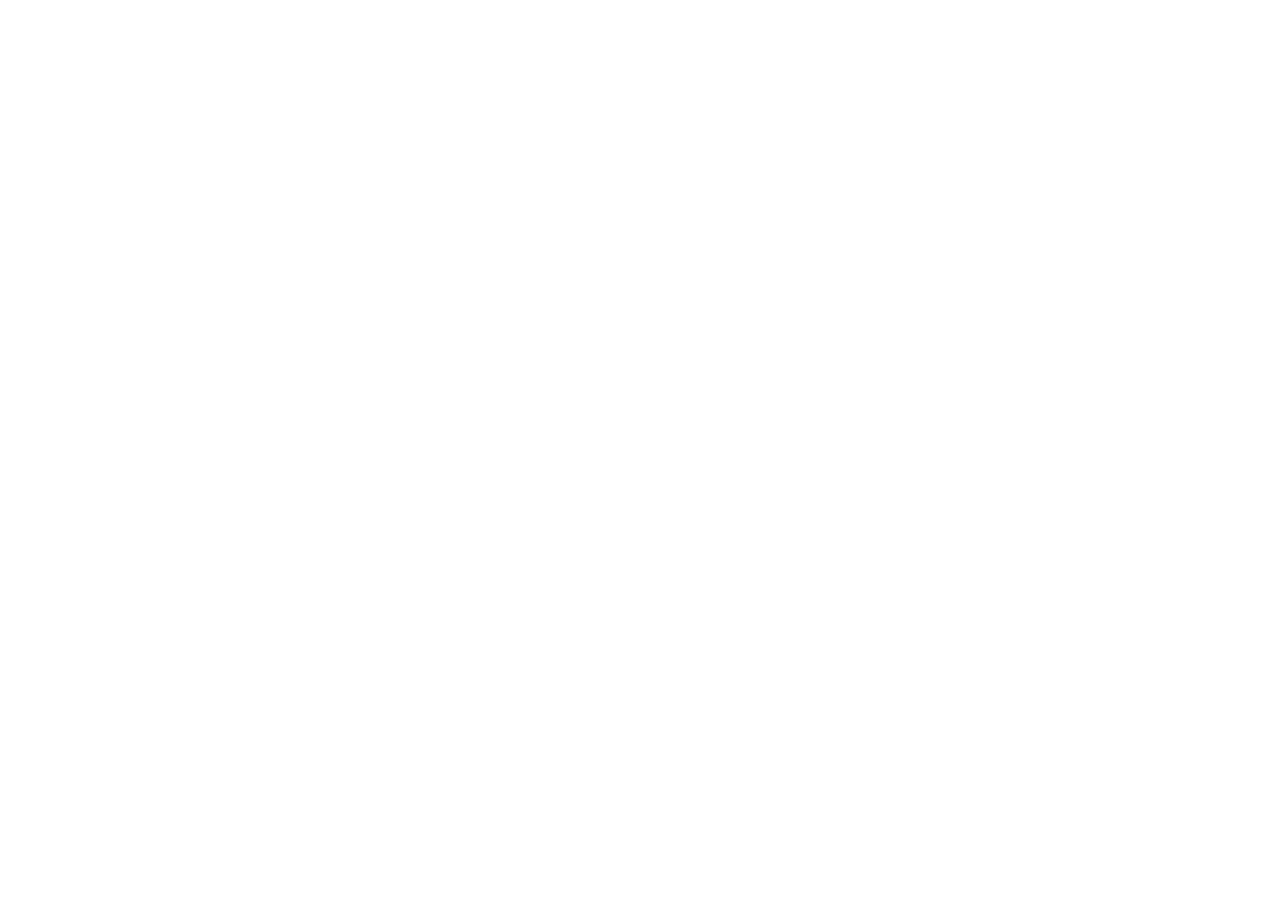
==== index.html @ df59393d "modifiche" ====
<!doctype html>
<html lang="en">

<head>
    <meta charset="utf-8">
    <meta name="viewport" content="width=device-width, initial-scale=1">
    <title>Bootstrap demo</title>
    <link href="https://cdn.jsdelivr.net/npm/bootstrap@5.3.3/dist/css/bootstrap.min.css" rel="stylesheet"
        integrity="sha384-QWTKZyjpPEjISv5WaRU9OFeRpok6YctnYmDr5pNlyT2bRjXh0JMhjY6hW+ALEwIH" crossorigin="anonymous">
</head>

<body>
    















    <script src="https://cdn.jsdelivr.net/npm/@popperjs/core@2.11.8/dist/umd/popper.min.js"
        integrity="sha384-I7E8VVD/ismYTF4hNIPjVp/Zjvgyol6VFvRkX/vR+Vc4jQkC+hVqc2pM8ODewa9r"
        crossorigin="anonymous"></script>
    <script src="https://cdn.jsdelivr.net/npm/bootstrap@5.3.3/dist/js/bootstrap.min.js"
        integrity="sha384-0pUGZvbkm6XF6gxjEnlmuGrJXVbNuzT9qBBavbLwCsOGabYfZo0T0to5eqruptLy"
        crossorigin="anonymous"></script>
    <script src="https://cdn.jsdelivr.net/npm/bootstrap@5.3.3/dist/js/bootstrap.bundle.min.js"
        integrity="sha384-YvpcrYf0tY3lHB60NNkmXc5s9fDVZLESaAA55NDzOxhy9GkcIdslK1eN7N6jIeHz"
        crossorigin="anonymous"></script>
</body>

</html>
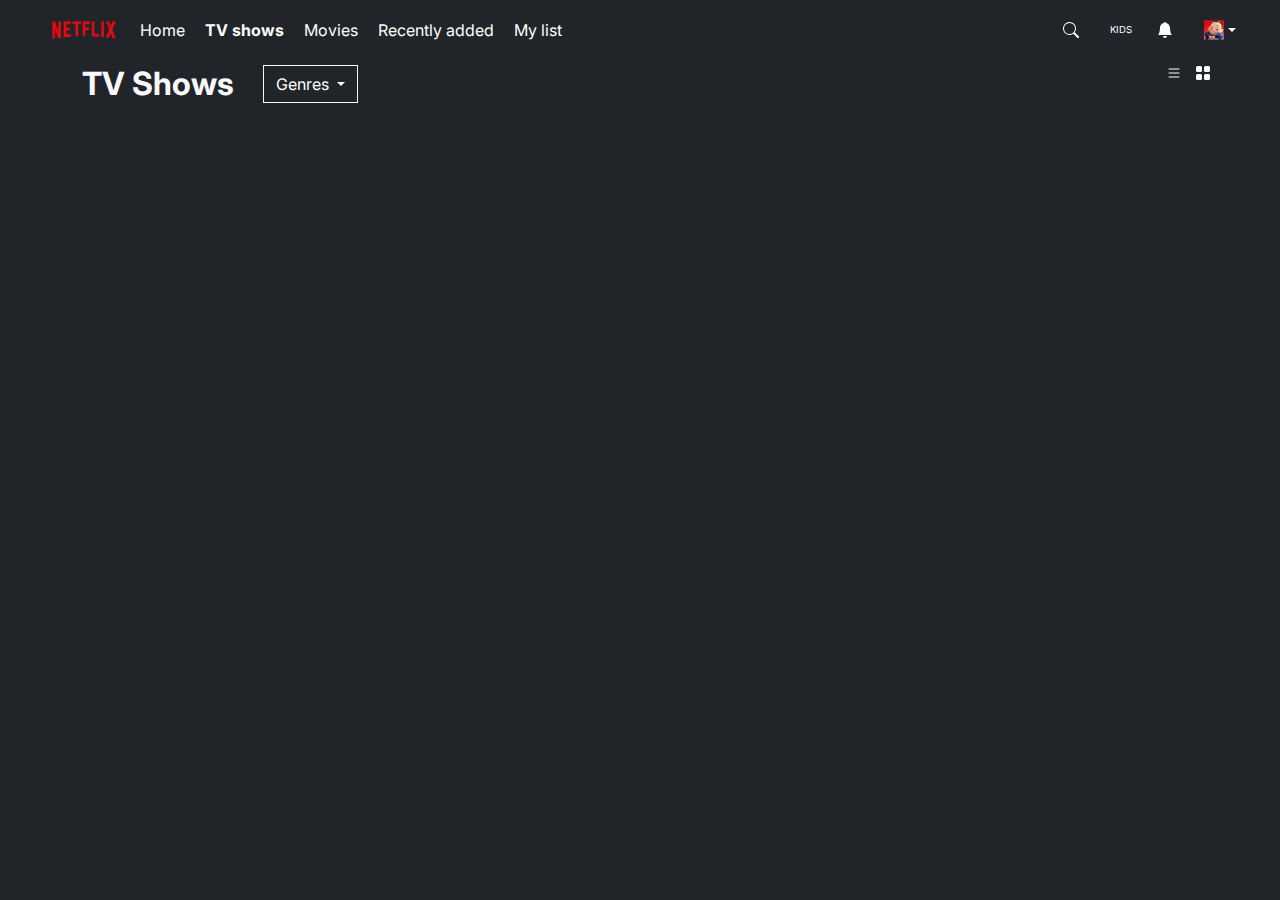
==== commit 87ba5caf: "modifiche" ====
--- a/index.html
+++ b/index.html
@@ -7,10 +7,93 @@
     <title>Bootstrap demo</title>
     <link href="https://cdn.jsdelivr.net/npm/bootstrap@5.3.3/dist/css/bootstrap.min.css" rel="stylesheet"
         integrity="sha384-QWTKZyjpPEjISv5WaRU9OFeRpok6YctnYmDr5pNlyT2bRjXh0JMhjY6hW+ALEwIH" crossorigin="anonymous">
+    <link rel="stylesheet" href="assets/css/style.css">
+    <link rel="preconnect" href="https://fonts.googleapis.com">
+    <link rel="preconnect" href="https://fonts.gstatic.com" crossorigin>
+    <link href="https://fonts.googleapis.com/css2?family=Inter:wght@100..900&display=swap" rel="stylesheet">
 </head>
 
-<body>
-    
+<body class="bg-dark">
+    <header>
+        <nav class="navbar navbar-expand-md bg-dark">
+            <div class="container-fluid">
+                <a class="navbar-brand" href="#"><img src="assets/netflix_logo.png" width="80px"></a>
+                <button class="navbar-toggler" type="button" data-bs-toggle="collapse"
+                    data-bs-target="#navbarSupportedContent" aria-controls="navbarSupportedContent"
+                    aria-expanded="false" aria-label="Toggle navigation">
+                    <span class="navbar-toggler-icon"></span>
+                </button>
+                <div class="collapse navbar-collapse" id="navbarSupportedContent">
+                    <ul class="navbar-nav me-auto mb-2 mb-lg-0" id="ul-nav">
+                        <li class="nav-item dropdown">
+                            Home
+                        </li>
+                        <li class="nav-item dropdown fw-bold">
+                            TV shows
+                        </li>
+                        <li class="nav-item dropdown">
+                            Movies
+                        </li>
+                        <li class="nav-item dropdown">
+                            Recently added
+                        </li>
+                        <li class="nav-item dropdown">
+                            My list
+                        </li>
+                    </ul>
+                    <div class="icons">
+                        <div class="toggle">
+                            <img src="assets/img/search.svg">
+                        </div >
+                        <div class="toggle">
+                            KIDS
+                        </div>
+                        <div class="toggle">
+                            <img src="assets/img/bell-fill.svg">
+                        </div>
+                        <div class="">
+                            <a class="dropdown-toggle img-container d-flex align-items-center " type="button" id="dropdownMenuButton" data-bs-toggle="dropdown" aria-expanded="false">
+                                <img src="assets/avatar.png" class="profile-img">
+                            </a>
+                            <ul class="dropdown-menu" aria-labelledby="dropdownMenuButton">
+                                <li><a class="dropdown-item" href="#">Azione 1</a></li>
+                                <li><a class="dropdown-item" href="#">Azione 2</a></li>
+                                <li><a class="dropdown-item" href="#">Azione 3</a></li>
+                            </ul>
+                        </div>
+                    </div>
+                </div>
+            </div>
+        </nav>
+    </header>
+    <div class="container bg-dark d-flex justify-content-between ">
+        <div class="row-6 d-inline-flex justify-content-between align-items-center" id="tv-show">
+            <div class="col-2 p-0 fs-2 fw-bold text-light d-flex w-auto">
+                TV Shows
+            </div>
+            <div class="col-1 p-0">
+                <div class="dropdown">
+                    <button class="btn btn-dark dropdown-toggle border-light rounded-0  " type="button" data-bs-toggle="dropdown" aria-expanded="false" >
+                      Genres
+                    </button>
+                    <ul class="dropdown-menu">
+                      <li><button class="dropdown-item" type="button">Action</button></li>
+                      <li><button class="dropdown-item" type="button">Another action</button></li>
+                      <li><button class="dropdown-item" type="button">Something else here</button></li>
+                    </ul>
+                  </div>
+            </div>
+        </div>
+        <div class="row-6 d-flex justify-content-between" id="toggle-container">
+            <div class="col-1 text-light">
+                <img src="assets/img/list.svg">
+            </div>
+            <div class="col-1 text-light">
+                <img src="assets/img/grid-fill.svg">
+            </div>
+        </div>
+
+    </div>
 
 
 
--- a/assets/css/style.css
+++ b/assets/css/style.css
@@ -0,0 +1,45 @@
+* {
+  font-family: "Inter", sans-serif;
+}
+
+.container-fluid {
+  padding-inline: 44px;
+}
+
+ul {
+  gap: 20px;
+}
+ul li {
+  color: white;
+}
+
+.icons {
+  display: flex;
+  color: white;
+  gap: 27px;
+}
+.icons .toggle {
+  font-size: 0.6rem;
+  display: flex;
+  align-items: center;
+  width: 20px;
+  height: 20px;
+}
+.icons .toggle > img {
+  filter: brightness(0) saturate(100%) invert(100%) sepia(100%) saturate(0%) hue-rotate(107deg) brightness(107%) contrast(103%);
+}
+.icons .img-container {
+  all: unset;
+}
+.icons .img-container .profile-img {
+  width: 20px;
+  height: 20px;
+}
+
+#toggle-container {
+  filter: brightness(0) saturate(100%) invert(100%) sepia(100%) saturate(0%) hue-rotate(107deg) brightness(107%) contrast(103%);
+}
+
+#tv-show {
+  flex-basis: min-content;
+}/*# sourceMappingURL=style.css.map */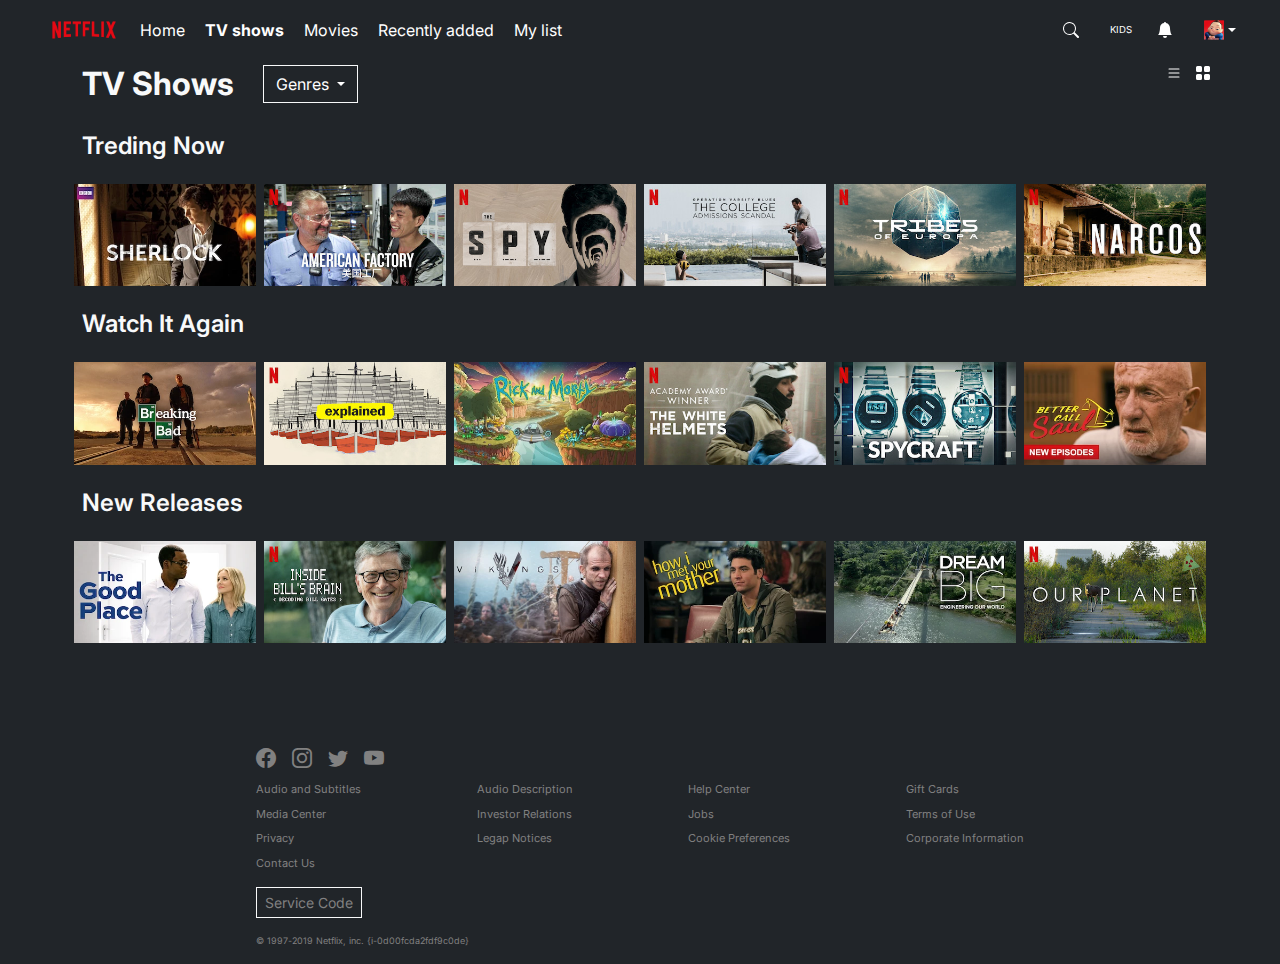
==== commit ce95f44c: "progetto-settimanle6" ====
--- a/index.html
+++ b/index.html
@@ -11,6 +11,7 @@
     <link rel="preconnect" href="https://fonts.googleapis.com">
     <link rel="preconnect" href="https://fonts.gstatic.com" crossorigin>
     <link href="https://fonts.googleapis.com/css2?family=Inter:wght@100..900&display=swap" rel="stylesheet">
+    <link rel="stylesheet" href="https://cdn.jsdelivr.net/npm/bootstrap-icons@1.11.3/font/bootstrap-icons.min.css">
 </head>
 
 <body class="bg-dark">
@@ -44,7 +45,7 @@
                     <div class="icons">
                         <div class="toggle">
                             <img src="assets/img/search.svg">
-                        </div >
+                        </div>
                         <div class="toggle">
                             KIDS
                         </div>
@@ -52,7 +53,8 @@
                             <img src="assets/img/bell-fill.svg">
                         </div>
                         <div class="">
-                            <a class="dropdown-toggle img-container d-flex align-items-center " type="button" id="dropdownMenuButton" data-bs-toggle="dropdown" aria-expanded="false">
+                            <a class="dropdown-toggle img-container d-flex align-items-center " type="button"
+                                id="dropdownMenuButton" data-bs-toggle="dropdown" aria-expanded="false">
                                 <img src="assets/avatar.png" class="profile-img">
                             </a>
                             <ul class="dropdown-menu" aria-labelledby="dropdownMenuButton">
@@ -73,15 +75,16 @@
             </div>
             <div class="col-1 p-0">
                 <div class="dropdown">
-                    <button class="btn btn-dark dropdown-toggle border-light rounded-0  " type="button" data-bs-toggle="dropdown" aria-expanded="false" >
-                      Genres
+                    <button class="btn btn-dark dropdown-toggle border-light rounded-0  " type="button"
+                        data-bs-toggle="dropdown" aria-expanded="false">
+                        Genres
                     </button>
                     <ul class="dropdown-menu">
-                      <li><button class="dropdown-item" type="button">Action</button></li>
-                      <li><button class="dropdown-item" type="button">Another action</button></li>
-                      <li><button class="dropdown-item" type="button">Something else here</button></li>
+                        <li><button class="dropdown-item" type="button">Action</button></li>
+                        <li><button class="dropdown-item" type="button">Another action</button></li>
+                        <li><button class="dropdown-item" type="button">Something else here</button></li>
                     </ul>
-                  </div>
+                </div>
             </div>
         </div>
         <div class="row-6 d-flex justify-content-between" id="toggle-container">
@@ -92,8 +95,70 @@
                 <img src="assets/img/grid-fill.svg">
             </div>
         </div>
+    </div>
+    <div class="container">
+        <div class="row d-flex">
+            <div class="text-light fs-4 fw-semibold" id="treding">Treding Now</div>
+            <div class="col-2 px-1"><img src="assets/media/media0.webp" class="w-100"></div>
+            <div class="col-2 px-1"><img src="assets/media/media1.jpg" class="w-100"></div>
+            <div class="col-2 px-1"><img src="assets/media/media10.jpg" class="w-100"></div>
+            <div class="col-2 px-1"><img src="assets/media/media11.jpg" class="w-100"></div>
+            <div class="col-2 px-1"><img src="assets/media/media12.jpg" class="w-100"></div>
+            <div class="col-2 px-1"><img src="assets/media/media13.jpg" class="w-100"></div>
+        </div>
+        <div class="row d-flex">
+            <div class="text-light fs-4 fw-semibold" id="treding">Watch It Again</div>
+            <div class="col-2 px-1"><img src="assets/media/media14.webp" class="w-100"></div>
+            <div class="col-2 px-1"><img src="assets/media/media15.jpg" class="w-100"></div>
+            <div class="col-2 px-1"><img src="assets/media/media16.webp" class="w-100"></div>
+            <div class="col-2 px-1"><img src="assets/media/media17.jpg" class="w-100"></div>
+            <div class="col-2 px-1"><img src="assets/media/media18.jpg" class="w-100"></div>
+            <div class="col-2 px-1"><img src="assets/media/media19.webp" class="w-100"></div>
+        </div>
+        <div class="row d-flex">
+            <div class="text-light fs-4 fw-semibold" id="treding">New Releases</div>
+            <div class="col-2 px-1"><img src="assets/media/media2.webp" class="w-100"></div>
+            <div class="col-2 px-1"><img src="assets/media/media20.jpg" class="w-100"></div>
+            <div class="col-2 px-1"><img src="assets/media/media21.webp" class="w-100"></div>
+            <div class="col-2 px-1"><img src="assets/media/media22.webp" class="w-100"></div>
+            <div class="col-2 px-1"><img src="assets/media/media23.webp" class="w-100"></div>
+            <div class="col-2 px-1"><img src="assets/media/media24.jpg" class="w-100"></div>
+        </div>
+    </div>
+    <footer class="footer-container">
+        <div class="d-flex align-items-center">
+            <i class="bi bi-facebook colorFooter"></i>
+            <i class="bi bi-instagram colorFooter ms-3"></i>
+            <i class="bi bi-twitter colorFooter ms-3"></i>
+            <i class="bi bi-youtube colorFooter ms-3"></i>
+        </div>
+        <div class="d-flex justify-content-between mt-2">
+            <div class="">
+                <p>Audio and Subtitles</p>
+                <p>Media Center</p>
+                <p>Privacy</p>
+                <p>Contact Us</p>
+            </div>
+            <div>
+                <p>Audio Description</p>
+                <p>Investor Relations</p>
+                <p>Legap Notices</p>
+            </div>
+            <div>
+                <p>Help Center</p>
+                <p>Jobs</p>
+                <p>Cookie Preferences</p>
+            </div>
+            <div>
+                <p>Gift Cards</p>
+                <p>Terms of Use</p>
+                <p>Corporate Information</p>
+            </div>
+        </div>
 
-    </div>
+        <button class="btn btn-sm rounded-0 border-light colorFooter mt-2">Service Code</button>
+        <p style="font-size: 9px;" class="my-3">&copy; 1997-2019 Netflix, inc. {i-0d00fcda2fdf9c0de}</p>
+    </footer>
 
 
 
@@ -109,6 +174,7 @@
 
 
 
+    <script src="assets/js/script.js"></script>
     <script src="https://cdn.jsdelivr.net/npm/@popperjs/core@2.11.8/dist/umd/popper.min.js"
         integrity="sha384-I7E8VVD/ismYTF4hNIPjVp/Zjvgyol6VFvRkX/vR+Vc4jQkC+hVqc2pM8ODewa9r"
         crossorigin="anonymous"></script>
--- a/assets/css/style.css
+++ b/assets/css/style.css
@@ -42,4 +42,30 @@
 
 #tv-show {
   flex-basis: min-content;
+}
+
+#treding {
+  margin: 20px 0;
+}
+
+.footer-container {
+  padding-left: 20%;
+  padding-right: 20%;
+  margin-top: 100px;
+}
+@media screen and (max-width: 992px) {
+  .footer-container {
+    padding-left: 10%;
+    padding-right: 10%;
+  }
+}
+.footer-container .colorFooter, .footer-container p {
+  color: #818181;
+}
+.footer-container p {
+  font-size: 11px;
+  margin-bottom: 8px;
+}
+.footer-container i {
+  font-size: 20px;
 }/*# sourceMappingURL=style.css.map */